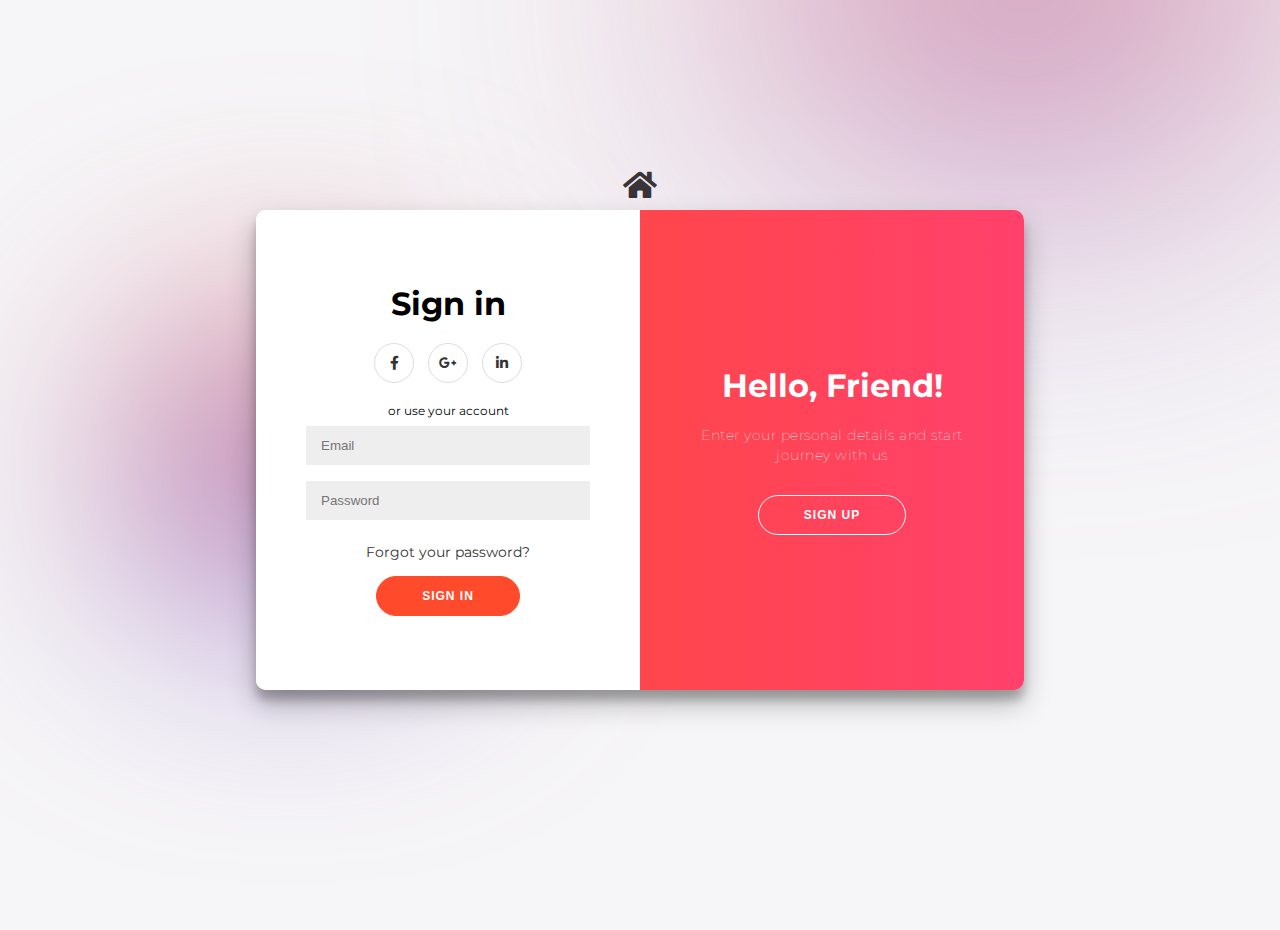
==== src/main/resources/static/login.html @ 31ee749e "add login html" ====
<!DOCTYPE html>
<html lang="en">
<head>
    <meta charset="UTF-8">
    <title>Login</title>
    <link rel="stylesheet" href="styles/index.css">
    <link rel='stylesheet' href='https://cdnjs.cloudflare.com/ajax/libs/font-awesome/5.14.0/css/all.min.css'><link rel="stylesheet" href="./style.css">

</head>
<body>
<div class="blur1"></div>
<div class="blur2" ></div>
<div class="homeIcon"><a href="/"><i class="fas fa-home"></i></a></div>

<div class="container" id="container">
    <div class="form-container sign-up-container">
        <form action="#">
            <h1>Create Account</h1>
            <div class="social-container">
                <a href="#" class="social"><i class="fab fa-facebook-f"></i></a>
                <a href="#" class="social"><i class="fab fa-google-plus-g"></i></a>
                <a href="#" class="social"><i class="fab fa-linkedin-in"></i></a>
            </div>
            <span>or use your email for registration</span>
            <input type="text" placeholder="Name" />
            <input type="email" placeholder="Email" />
            <input type="password" placeholder="Password" />
            <button>Sign Up</button>
        </form>
    </div>
    <div class="form-container sign-in-container">
        <form action="#">
            <h1>Sign in</h1>
            <div class="social-container">
                <a href="#" class="social"><i class="fab fa-facebook-f"></i></a>
                <a href="#" class="social"><i class="fab fa-google-plus-g"></i></a>
                <a href="#" class="social"><i class="fab fa-linkedin-in"></i></a>
            </div>
            <span>or use your account</span>
            <input type="email" placeholder="Email" />
            <input type="password" placeholder="Password" />
            <a href="#">Forgot your password?</a>
            <button>Sign In</button>
        </form>
    </div>
    <div class="overlay-container">
        <div class="overlay">
            <div class="overlay-panel overlay-left">
                <h1>Welcome Back!</h1>
                <p>To keep connected with us please login with your personal info</p>
                <button class="ghost" id="signIn">Sign In</button>
            </div>
            <div class="overlay-panel overlay-right">
                <h1>Hello, Friend!</h1>
                <p>Enter your personal details and start journey with us</p>
                <button class="ghost" id="signUp">Sign Up</button>
            </div>
        </div>
    </div>
</div>
</body>
<script>
    const signUpButton = document.getElementById('signUp');
    const signInButton = document.getElementById('signIn');
    const container = document.getElementById('container');

    signUpButton.addEventListener('click', () => {
        container.classList.add("right-panel-active");
    });

    signInButton.addEventListener('click', () => {
        container.classList.remove("right-panel-active");
    });
</script>
</html>
---- src/main/resources/static/styles/index.css ----
@import url('https://fonts.googleapis.com/css?family=Montserrat:400,800');

* {
    box-sizing: border-box;
}

body {
    background: #f6f5f7;
    display: flex;
    justify-content: center;
    align-items: center;
    flex-direction: column;
    font-family: 'Montserrat', sans-serif;
    height: 100vh;
    margin: -20px 0 50px;
}

h1 {
    font-weight: bold;
    margin: 0;
}

h2 {
    text-align: center;
}

p {
    font-size: 14px;
    font-weight: 100;
    line-height: 20px;
    letter-spacing: 0.5px;
    margin: 20px 0 30px;
}

span {
    font-size: 12px;
}

a {
    color: #333;
    font-size: 14px;
    text-decoration: none;
    margin: 15px 0;
}

button {
    border-radius: 20px;
    border: 1px solid #FF4B2B;
    background-color: #FF4B2B;
    color: #FFFFFF;
    font-size: 12px;
    font-weight: bold;
    padding: 12px 45px;
    letter-spacing: 1px;
    text-transform: uppercase;
    transition: transform 80ms ease-in;
}

button:active {
    transform: scale(0.95);
}

button:focus {
    outline: none;
}

button.ghost {
    background-color: transparent;
    border-color: #FFFFFF;
}

form {
    background-color: #FFFFFF;
    display: flex;
    align-items: center;
    justify-content: center;
    flex-direction: column;
    padding: 0 50px;
    height: 100%;
    text-align: center;
}

input {
    background-color: #eee;
    border: none;
    padding: 12px 15px;
    margin: 8px 0;
    width: 100%;
}

.container {
    background-color: #fff;
    border-radius: 10px;
    box-shadow: 0 14px 28px rgba(0,0,0,0.25),
    0 10px 10px rgba(0,0,0,0.22);
    position: relative;
    overflow: hidden;
    width: 768px;
    max-width: 100%;
    min-height: 480px;
}

.form-container {
    position: absolute;
    top: 0;
    height: 100%;
    transition: all 0.6s ease-in-out;
}

.sign-in-container {
    left: 0;
    width: 50%;
    z-index: 2;
}

.container.right-panel-active .sign-in-container {
    transform: translateX(100%);
}

.sign-up-container {
    left: 0;
    width: 50%;
    opacity: 0;
    z-index: 1;
}

.container.right-panel-active .sign-up-container {
    transform: translateX(100%);
    opacity: 1;
    z-index: 5;
    animation: show 0.6s;
}

@keyframes show {
    0%, 49.99% {
        opacity: 0;
        z-index: 1;
    }

    50%, 100% {
        opacity: 1;
        z-index: 5;
    }
}

.overlay-container {
    position: absolute;
    top: 0;
    left: 50%;
    width: 50%;
    height: 100%;
    overflow: hidden;
    transition: transform 0.6s ease-in-out;
    z-index: 100;
}

.container.right-panel-active .overlay-container{
    transform: translateX(-100%);
}

.overlay {
    background: #FF416C;
    background: -webkit-linear-gradient(to right, #FF4B2B, #FF416C);
    background: linear-gradient(to right, #FF4B2B, #FF416C);
    background-repeat: no-repeat;
    background-size: cover;
    background-position: 0 0;
    color: #FFFFFF;
    position: relative;
    left: -100%;
    height: 100%;
    width: 200%;
    transform: translateX(0);
    transition: transform 0.6s ease-in-out;
}

.blur1 {
    position: absolute;
    width: 32rem;
    height: 18rem;
    border-radius: 50%;
    background:linear-gradient(rgb(235, 24, 9), rgb(115, 115, 240));
    filter: blur(190px);
    top: -18%;
    right: 0;
}

.blur2 {
    position: absolute;
    width: 20rem;
    height: 18rem;
    border-radius: 50%;
    background:linear-gradient(rgb(230, 86, 76), rgb(115, 115, 240));
    filter: blur(120px);
    top: 36%;
    left: 8rem;
}


.container.right-panel-active .overlay {
    transform: translateX(50%);
}

.overlay-panel {
    position: absolute;
    display: flex;
    align-items: center;
    justify-content: center;
    flex-direction: column;
    padding: 0 40px;
    text-align: center;
    top: 0;
    height: 100%;
    width: 50%;
    transform: translateX(0);
    transition: transform 0.6s ease-in-out;
}

.overlay-left {
    transform: translateX(-20%);
}

.container.right-panel-active .overlay-left {
    transform: translateX(0);
}

.overlay-right {
    right: 0;
    transform: translateX(0);
}

.container.right-panel-active .overlay-right {
    transform: translateX(20%);
}

.social-container {
    margin: 20px 0;
}

.social-container a {
    border: 1px solid #DDDDDD;
    border-radius: 50%;
    display: inline-flex;
    justify-content: center;
    align-items: center;
    margin: 0 5px;
    height: 40px;
    width: 40px;
}

footer {
    background-color: #222;
    color: #fff;
    font-size: 14px;
    bottom: 0;
    position: fixed;
    left: 0;
    right: 0;
    text-align: center;
    z-index: 999;
}

footer p {
    margin: 10px 0;
}

footer i {
    color: red;
}

footer a {
    color: #3c97bf;
    text-decoration: none;
}

.homeIcon i{
    font-size: 30px;
    margin-bottom: 10px;

}
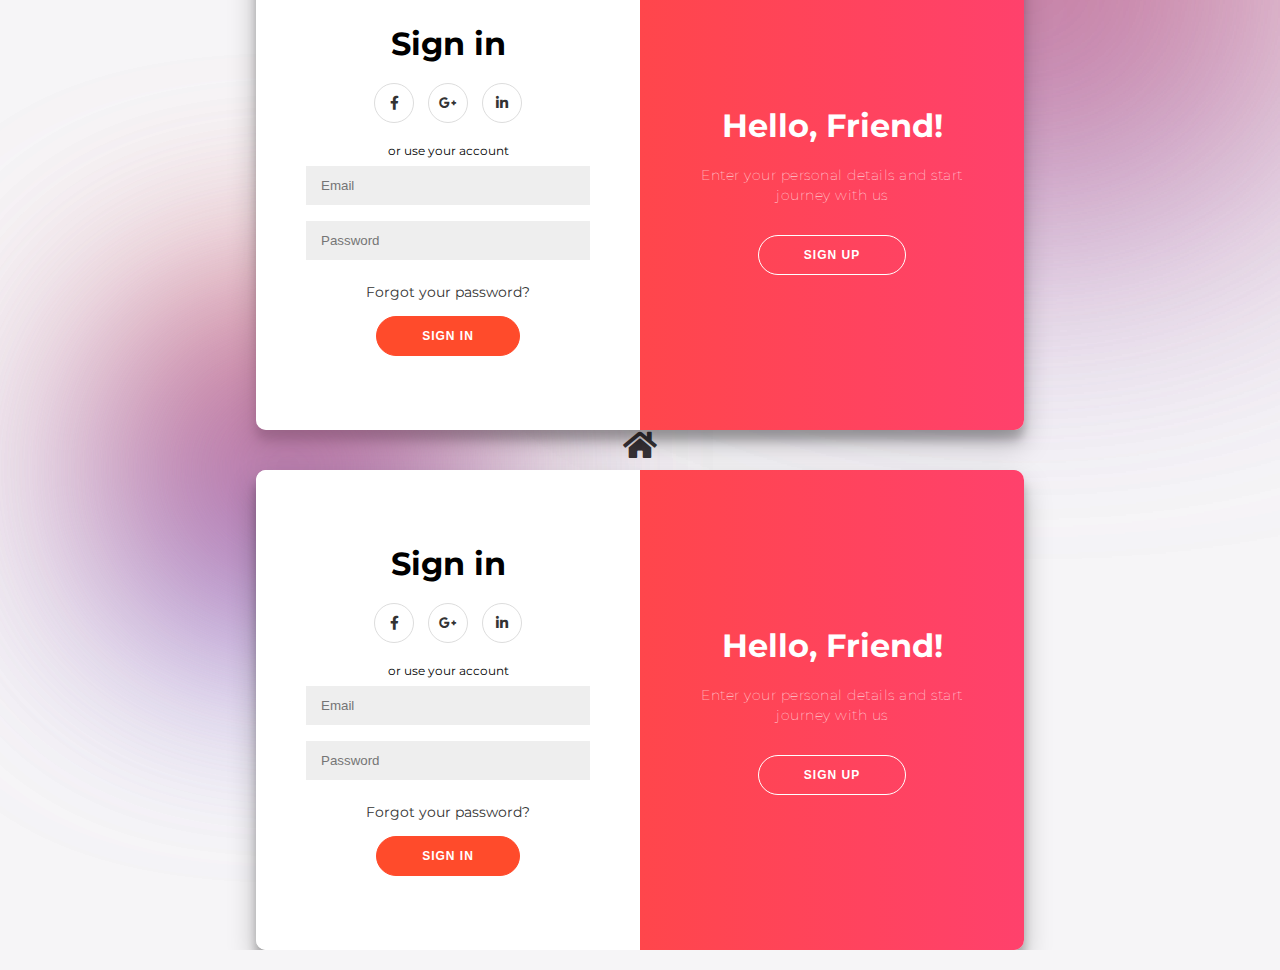
==== commit 1c28d524: "minor changes" ====
--- a/src/main/resources/static/login.html
+++ b/src/main/resources/static/login.html
@@ -9,6 +9,55 @@
 </head>
 <body>
 <div class="blur1"></div>
+<div class="blur2" ></div>
+<div class="homeIcon"><a href="/"><i class="fas fa-home"></i></a></div>
+
+<div class="container" id="container">
+    <div class="form-container sign-up-container">
+        <form action="#">
+            <h1>Create Account</h1>
+            <div class="social-container">
+                <a href="#" class="social"><i class="fab fa-facebook-f"></i></a>
+                <a href="#" class="social"><i class="fab fa-google-plus-g"></i></a>
+                <a href="#" class="social"><i class="fab fa-linkedin-in"></i></a>
+            </div>
+            <span>or use your email for registration</span>
+            <input type="text" placeholder="Name" />
+            <input type="email" placeholder="Email" />
+            <input type="password" placeholder="Password" />
+            <button>Sign Up</button>
+        </form>
+    </div>
+    <div class="form-container sign-in-container">
+        <form action="#">
+            <h1>Sign in</h1>
+            <div class="social-container">
+                <a href="#" class="social"><i class="fab fa-facebook-f"></i></a>
+                <a href="#" class="social"><i class="fab fa-google-plus-g"></i></a>
+                <a href="#" class="social"><i class="fab fa-linkedin-in"></i></a>
+            </div>
+            <span>or use your account</span>
+            <input type="email" placeholder="Email" />
+            <input type="password" placeholder="Password" />
+            <a href="#">Forgot your password?</a>
+            <button>Sign In</button>
+        </form>
+    </div>
+    <div class="overlay-container">
+        <div class="overlay">
+            <div class="overlay-panel overlay-left">
+                <h1>Welcome Back!</h1>
+                <p>To keep connected with us please login with your personal info</p>
+                <button class="ghost" id="signIn">Sign In</button>
+            </div>
+            <div class="overlay-panel overlay-right">
+                <h1>Hello, Friend!</h1>
+                <p>Enter your personal details and start journey with us</p>
+                <button class="ghost" id="signUp">Sign Up</button>
+            </div>
+        </div>
+    </div>
+</div><div class="blur1"></div>
 <div class="blur2" ></div>
 <div class="homeIcon"><a href="/"><i class="fas fa-home"></i></a></div>
 
